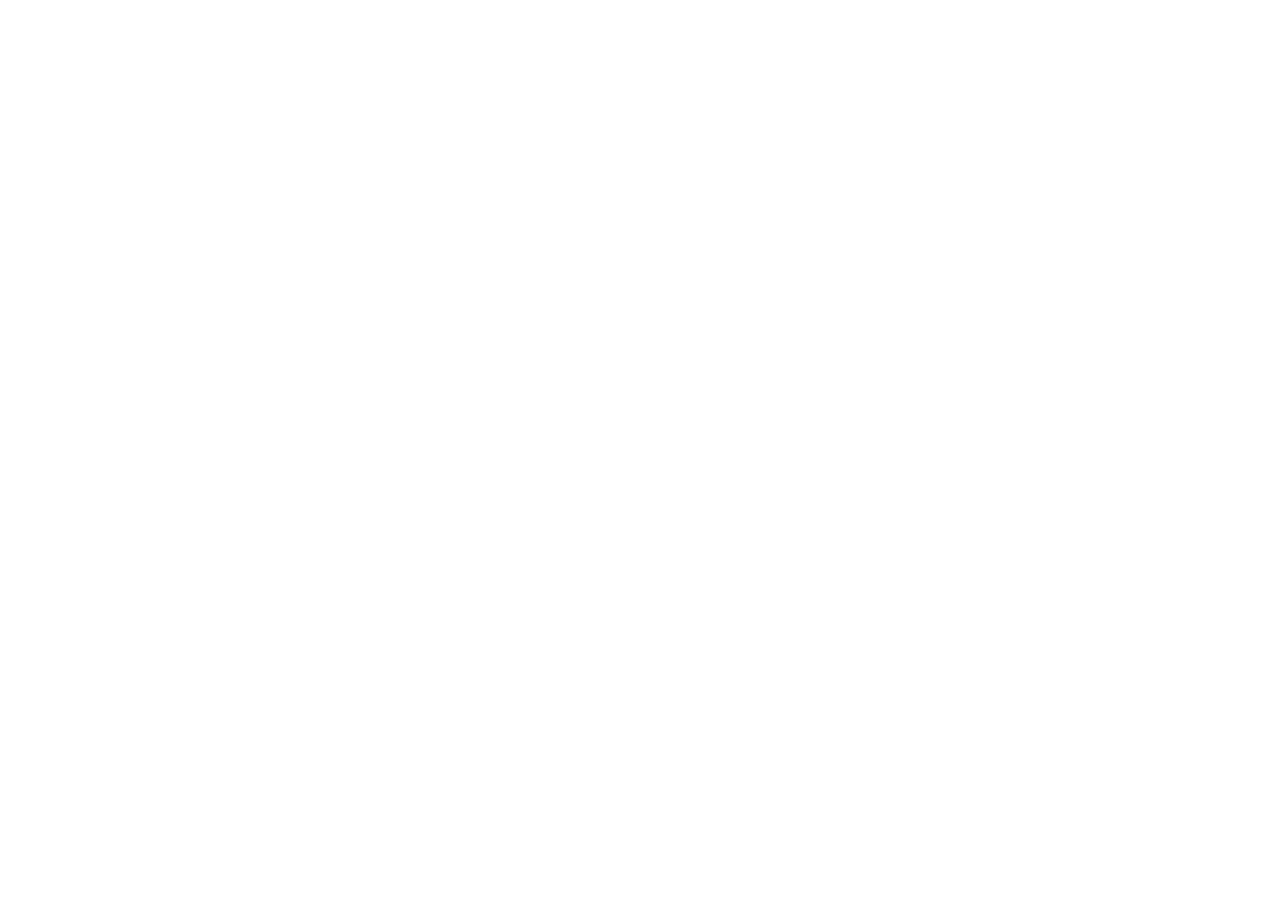
==== index.html @ 48fae78e "Publish Giorgio IM demo" ====
<!doctype html>
<html lang="zh-CN">
  <head>
    <meta charset="UTF-8" />
    <meta name="viewport" content="width=device-width, initial-scale=1.0" />
    <title>Giorgio IM · Vue 组件演示</title>
    <script type="module" crossorigin src="/assets/index-D-aki8L0.js"></script>
    <link rel="stylesheet" crossorigin href="/assets/index-BG8vJSkD.css">
  </head>
  <body>
    <div id="app"></div>
  </body>
</html>
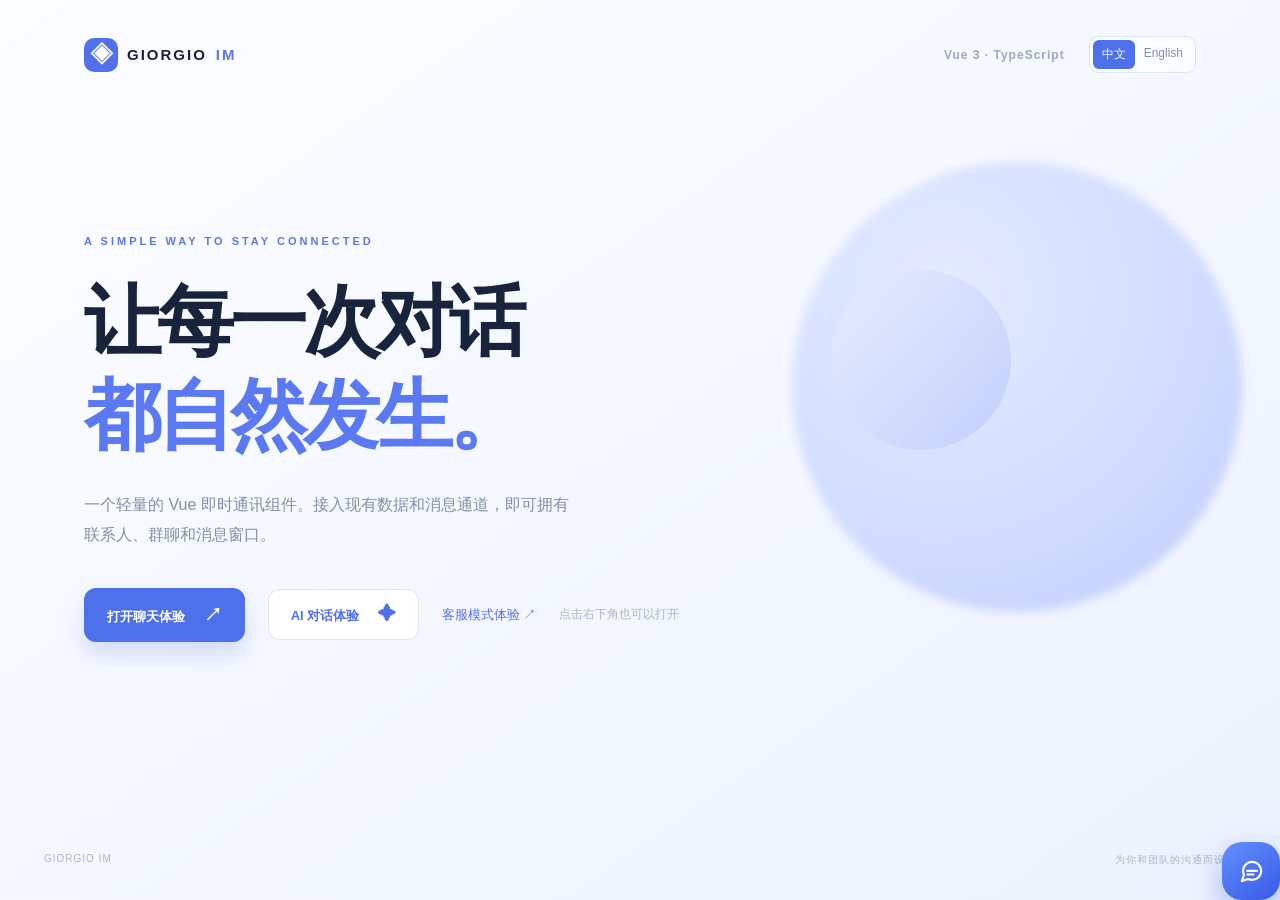
==== commit bb86aae0: "Deploy Giorgio IM demo [skip ci]" ====
--- a/index.html
+++ b/index.html
@@ -4,7 +4,7 @@
     <meta charset="UTF-8" />
     <meta name="viewport" content="width=device-width, initial-scale=1.0" />
     <title>Giorgio IM · Vue 组件演示</title>
-    <script type="module" crossorigin src="/assets/index-D-aki8L0.js"></script>
+    <script type="module" crossorigin src="/assets/index-CZ9xxGZt.js"></script>
     <link rel="stylesheet" crossorigin href="/assets/index-BG8vJSkD.css">
   </head>
   <body>
--- a/assets/index-BG8vJSkD.css
+++ b/assets/index-BG8vJSkD.css
@@ -0,0 +1 @@
+*{box-sizing:border-box}body{margin:0;font-family:Inter,-apple-system,BlinkMacSystemFont,Segoe UI,sans-serif;color:#18243b;background:#f8faff}.demo-page{position:relative;min-height:100vh;overflow:hidden;background:linear-gradient(145deg,#fcfdff,#f2f6ff 65%,#eef2fe)}.demo-nav{position:relative;z-index:2;display:flex;align-items:center;justify-content:space-between;max-width:1200px;margin:auto;padding:36px 44px}.demo-brand{display:flex;align-items:center;gap:9px;font-size:15px;font-weight:850;letter-spacing:2px}.demo-brand>span:last-child{color:#5977e9}.demo-brand-icon{display:grid;place-items:center;width:34px;height:34px;border-radius:10px;background:#526fec;color:#fff;font-size:23px;letter-spacing:0}.demo-version{color:#9ba8bd;font-size:12px;font-weight:600;letter-spacing:1px}.demo-nav-tools{display:flex;align-items:center;gap:24px}.demo-language{display:flex;padding:3px;border:1px solid #dce4f5;border-radius:9px;background:#ffffffb3}.demo-language a{padding:6px 9px;border-radius:6px;color:#8290a6;font-size:12px;text-decoration:none;white-space:nowrap}.demo-language a[aria-current]{background:#4e70eb;color:#fff}.demo-language a:focus-visible,.demo-actions a:focus-visible{outline:2px solid #4e70eb;outline-offset:4px}.demo-hero{position:relative;z-index:1;max-width:1200px;margin:14vh auto 0;padding:0 44px}.demo-kicker{margin-bottom:27px;color:#5e78df;font-size:11px;font-weight:800;letter-spacing:3px}.demo-hero h1{margin:0;font-size:clamp(46px,6vw,80px);font-weight:750;letter-spacing:-4px;line-height:1.23}:lang(en) .demo-hero h1{font-size:clamp(36px,6vw,80px)}.demo-hero h1 em{color:#5a79f2;font-style:normal}.demo-hero p{max-width:485px;margin:27px 0 37px;color:#8290a6;font-size:16px;line-height:1.9}.demo-actions{display:flex;align-items:center;gap:23px}.demo-actions .demo-primary-link{padding:15px 23px;border:0;border-radius:12px;background:#4e70eb;box-shadow:0 12px 22px #4e70eb35;color:#fff;font-size:13px;font-weight:700;cursor:pointer;text-decoration:none}.demo-actions .demo-primary-link span{margin-left:15px;font-size:18px}.demo-actions{flex-wrap:wrap}.demo-actions #open-ai-demo{background:#fff;color:#4e70eb;box-shadow:inset 0 0 0 1px #dce4ff}.demo-actions>span{color:#a9b4c6;font-size:12px}.demo-service-link{color:#4e70eb;font-size:13px;text-decoration:none}.demo-orb{position:absolute;border-radius:50%;pointer-events:none}.demo-orb-one{top:18%;right:3%;width:450px;height:450px;background:radial-gradient(circle at 34% 30%,#d8e4ff,#b8c9ff 60%,#9aaff8);opacity:.58;filter:blur(5px)}.demo-orb-two{top:30%;right:21%;width:180px;height:180px;background:linear-gradient(125deg,#e9efff,#b8c7fa);opacity:.7}.demo-footer{position:absolute;right:44px;bottom:33px;left:44px;display:flex;justify-content:space-between;color:#aab5c5;font-size:10px;letter-spacing:1px}@media (max-width:720px){.demo-nav{padding:23px;gap:12px;flex-wrap:wrap}.demo-nav-tools{margin-left:auto}.demo-version{display:none}.demo-hero{margin-top:12vh;padding:0 26px 110px}.demo-hero h1{letter-spacing:-2px}.demo-hero p{font-size:14px}.demo-orb-one{top:55%;right:-45%;width:340px;height:340px}.demo-orb-two{display:none}.demo-actions>span{display:none}.demo-footer{right:26px;left:26px;gap:16px}}
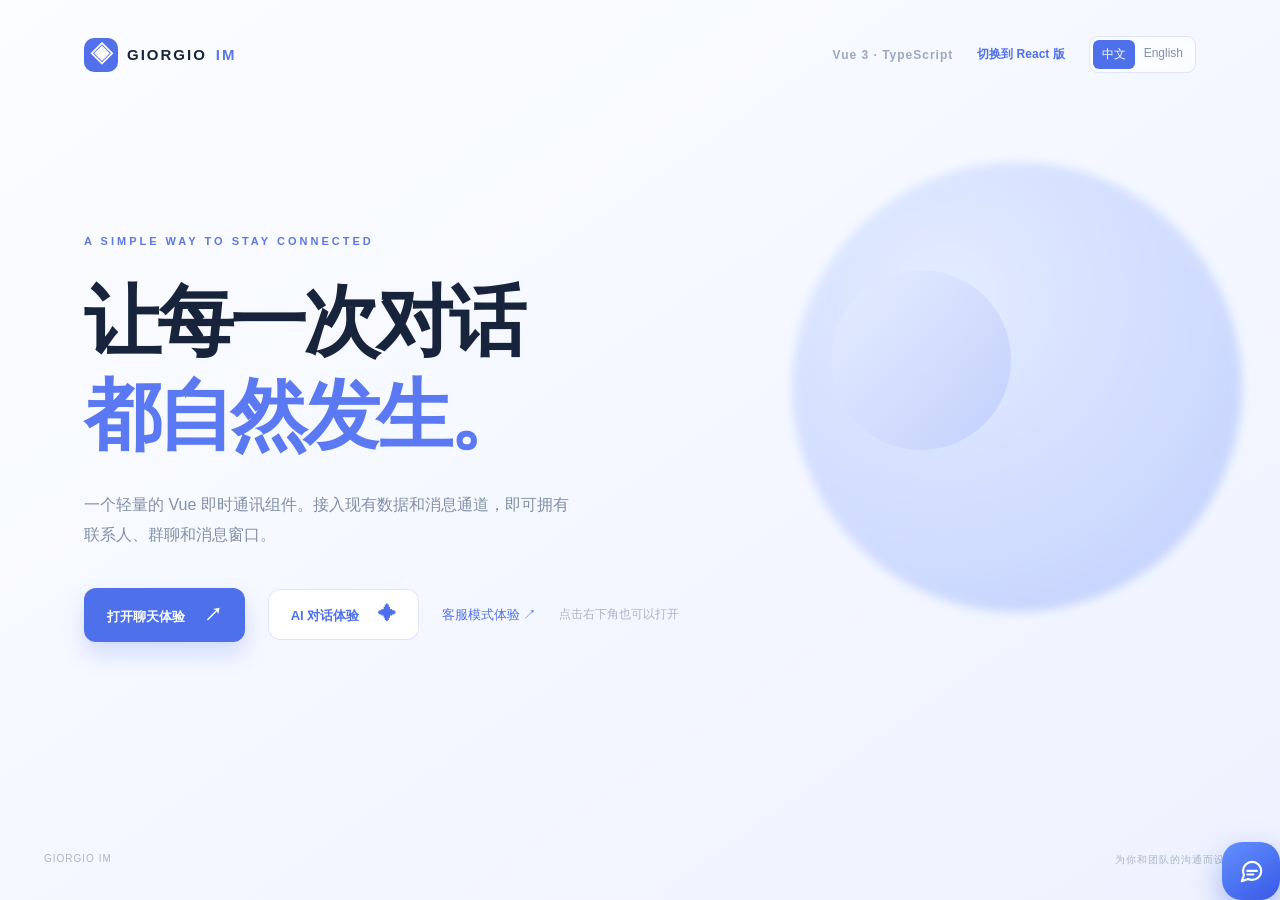
==== commit 8a3ee868: "Deploy Giorgio IM demo [skip ci]" ====
--- a/index.html
+++ b/index.html
@@ -4,8 +4,8 @@
     <meta charset="UTF-8" />
     <meta name="viewport" content="width=device-width, initial-scale=1.0" />
     <title>Giorgio IM · Vue 组件演示</title>
-    <script type="module" crossorigin src="/assets/index-CZ9xxGZt.js"></script>
-    <link rel="stylesheet" crossorigin href="/assets/index-BG8vJSkD.css">
+    <script type="module" crossorigin src="/assets/index-CvQcW7gm.js"></script>
+    <link rel="stylesheet" crossorigin href="/assets/index-DMJhIIVW.css">
   </head>
   <body>
     <div id="app"></div>
--- a/assets/index-DMJhIIVW.css
+++ b/assets/index-DMJhIIVW.css
@@ -0,0 +1 @@
+*{box-sizing:border-box}body{margin:0;font-family:Inter,-apple-system,BlinkMacSystemFont,Segoe UI,sans-serif;color:#18243b;background:#f8faff}.demo-page{position:relative;min-height:100vh;overflow:hidden;background:linear-gradient(145deg,#fcfdff,#f2f6ff 65%,#eef2fe)}.demo-nav{position:relative;z-index:2;display:flex;align-items:center;justify-content:space-between;max-width:1200px;margin:auto;padding:36px 44px}.demo-brand{display:flex;align-items:center;gap:9px;font-size:15px;font-weight:850;letter-spacing:2px}.demo-brand>span:last-child{color:#5977e9}.demo-brand-icon{display:grid;place-items:center;width:34px;height:34px;border-radius:10px;background:#526fec;color:#fff;font-size:23px;letter-spacing:0}.demo-version{color:#9ba8bd;font-size:12px;font-weight:600;letter-spacing:1px}.demo-nav-tools{display:flex;align-items:center;gap:24px}.demo-framework{color:#4e70eb;font-size:12px;font-weight:600;text-decoration:none;white-space:nowrap}.demo-framework:focus-visible{outline:2px solid #4e70eb;outline-offset:4px}.demo-language{display:flex;padding:3px;border:1px solid #dce4f5;border-radius:9px;background:#ffffffb3}.demo-language a{padding:6px 9px;border-radius:6px;color:#8290a6;font-size:12px;text-decoration:none;white-space:nowrap}.demo-language a[aria-current]{background:#4e70eb;color:#fff}.demo-language a:focus-visible,.demo-actions a:focus-visible{outline:2px solid #4e70eb;outline-offset:4px}.demo-hero{position:relative;z-index:1;max-width:1200px;margin:14vh auto 0;padding:0 44px}.demo-kicker{margin-bottom:27px;color:#5e78df;font-size:11px;font-weight:800;letter-spacing:3px}.demo-hero h1{margin:0;font-size:clamp(46px,6vw,80px);font-weight:750;letter-spacing:-4px;line-height:1.23}:lang(en) .demo-hero h1{font-size:clamp(36px,6vw,80px)}.demo-hero h1 em{color:#5a79f2;font-style:normal}.demo-hero p{max-width:485px;margin:27px 0 37px;color:#8290a6;font-size:16px;line-height:1.9}.demo-actions{display:flex;align-items:center;gap:23px}.demo-actions .demo-primary-link{padding:15px 23px;border:0;border-radius:12px;background:#4e70eb;box-shadow:0 12px 22px #4e70eb35;color:#fff;font-size:13px;font-weight:700;cursor:pointer;text-decoration:none}.demo-actions .demo-primary-link span{margin-left:15px;font-size:18px}.demo-actions{flex-wrap:wrap}.demo-actions #open-ai-demo{background:#fff;color:#4e70eb;box-shadow:inset 0 0 0 1px #dce4ff}.demo-actions>span{color:#a9b4c6;font-size:12px}.demo-service-link{color:#4e70eb;font-size:13px;text-decoration:none}.demo-orb{position:absolute;border-radius:50%;pointer-events:none}.demo-orb-one{top:18%;right:3%;width:450px;height:450px;background:radial-gradient(circle at 34% 30%,#d8e4ff,#b8c9ff 60%,#9aaff8);opacity:.58;filter:blur(5px)}.demo-orb-two{top:30%;right:21%;width:180px;height:180px;background:linear-gradient(125deg,#e9efff,#b8c7fa);opacity:.7}.demo-footer{position:absolute;right:44px;bottom:33px;left:44px;display:flex;justify-content:space-between;color:#aab5c5;font-size:10px;letter-spacing:1px}@media (max-width:720px){.demo-nav{padding:23px;gap:12px;flex-wrap:wrap}.demo-nav-tools{margin-left:auto}.demo-version{display:none}.demo-hero{margin-top:12vh;padding:0 26px 110px}.demo-hero h1{letter-spacing:-2px}.demo-hero p{font-size:14px}.demo-orb-one{top:55%;right:-45%;width:340px;height:340px}.demo-orb-two{display:none}.demo-actions>span{display:none}.demo-footer{right:26px;left:26px;gap:16px}}
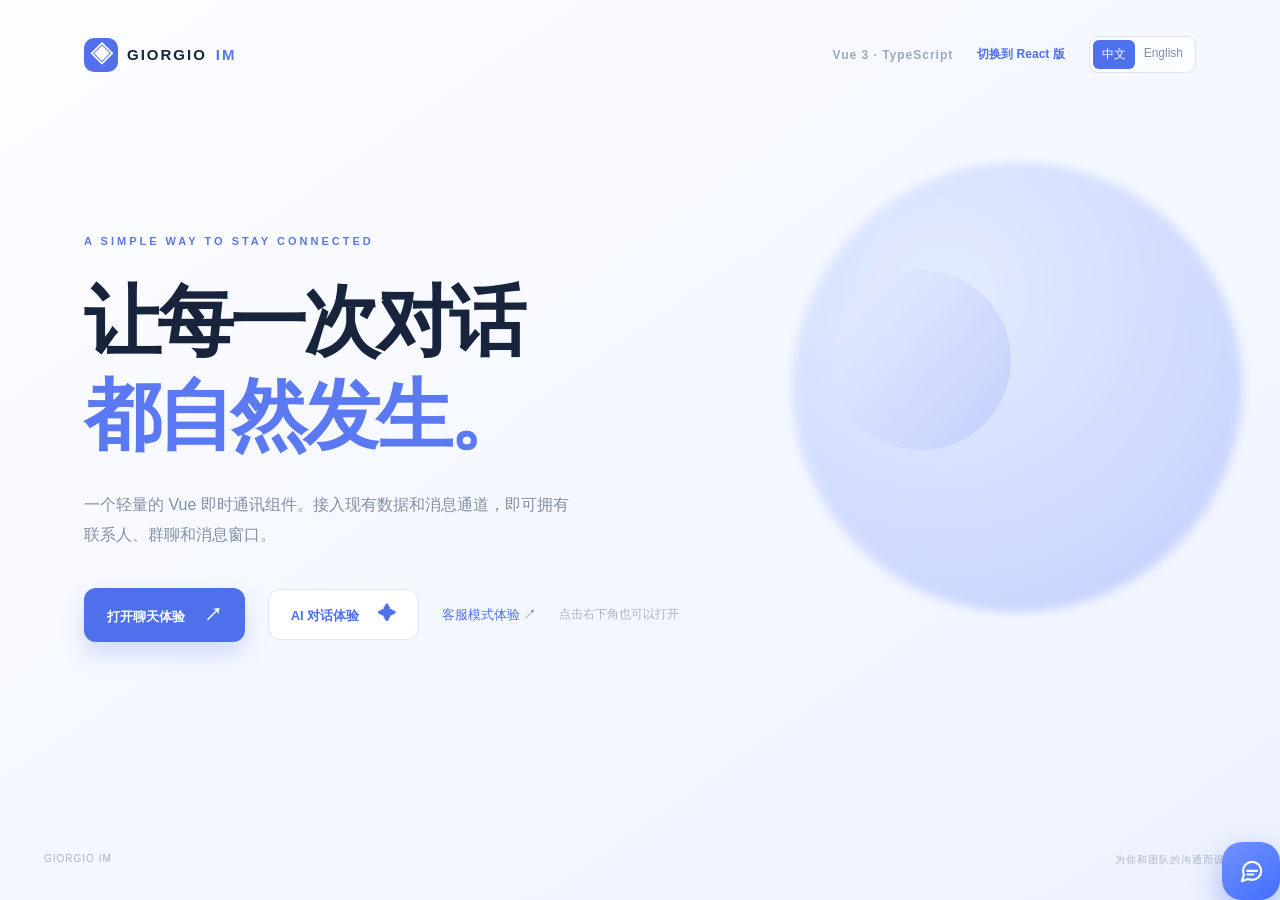
==== commit 7b8fb91b: "Deploy Giorgio IM demo [skip ci]" ====
--- a/index.html
+++ b/index.html
@@ -4,7 +4,7 @@
     <meta charset="UTF-8" />
     <meta name="viewport" content="width=device-width, initial-scale=1.0" />
     <title>Giorgio IM · Vue 组件演示</title>
-    <script type="module" crossorigin src="/assets/index-CvQcW7gm.js"></script>
+    <script type="module" crossorigin src="/assets/index-CqxR2ox7.js"></script>
     <link rel="stylesheet" crossorigin href="/assets/index-DMJhIIVW.css">
   </head>
   <body>
